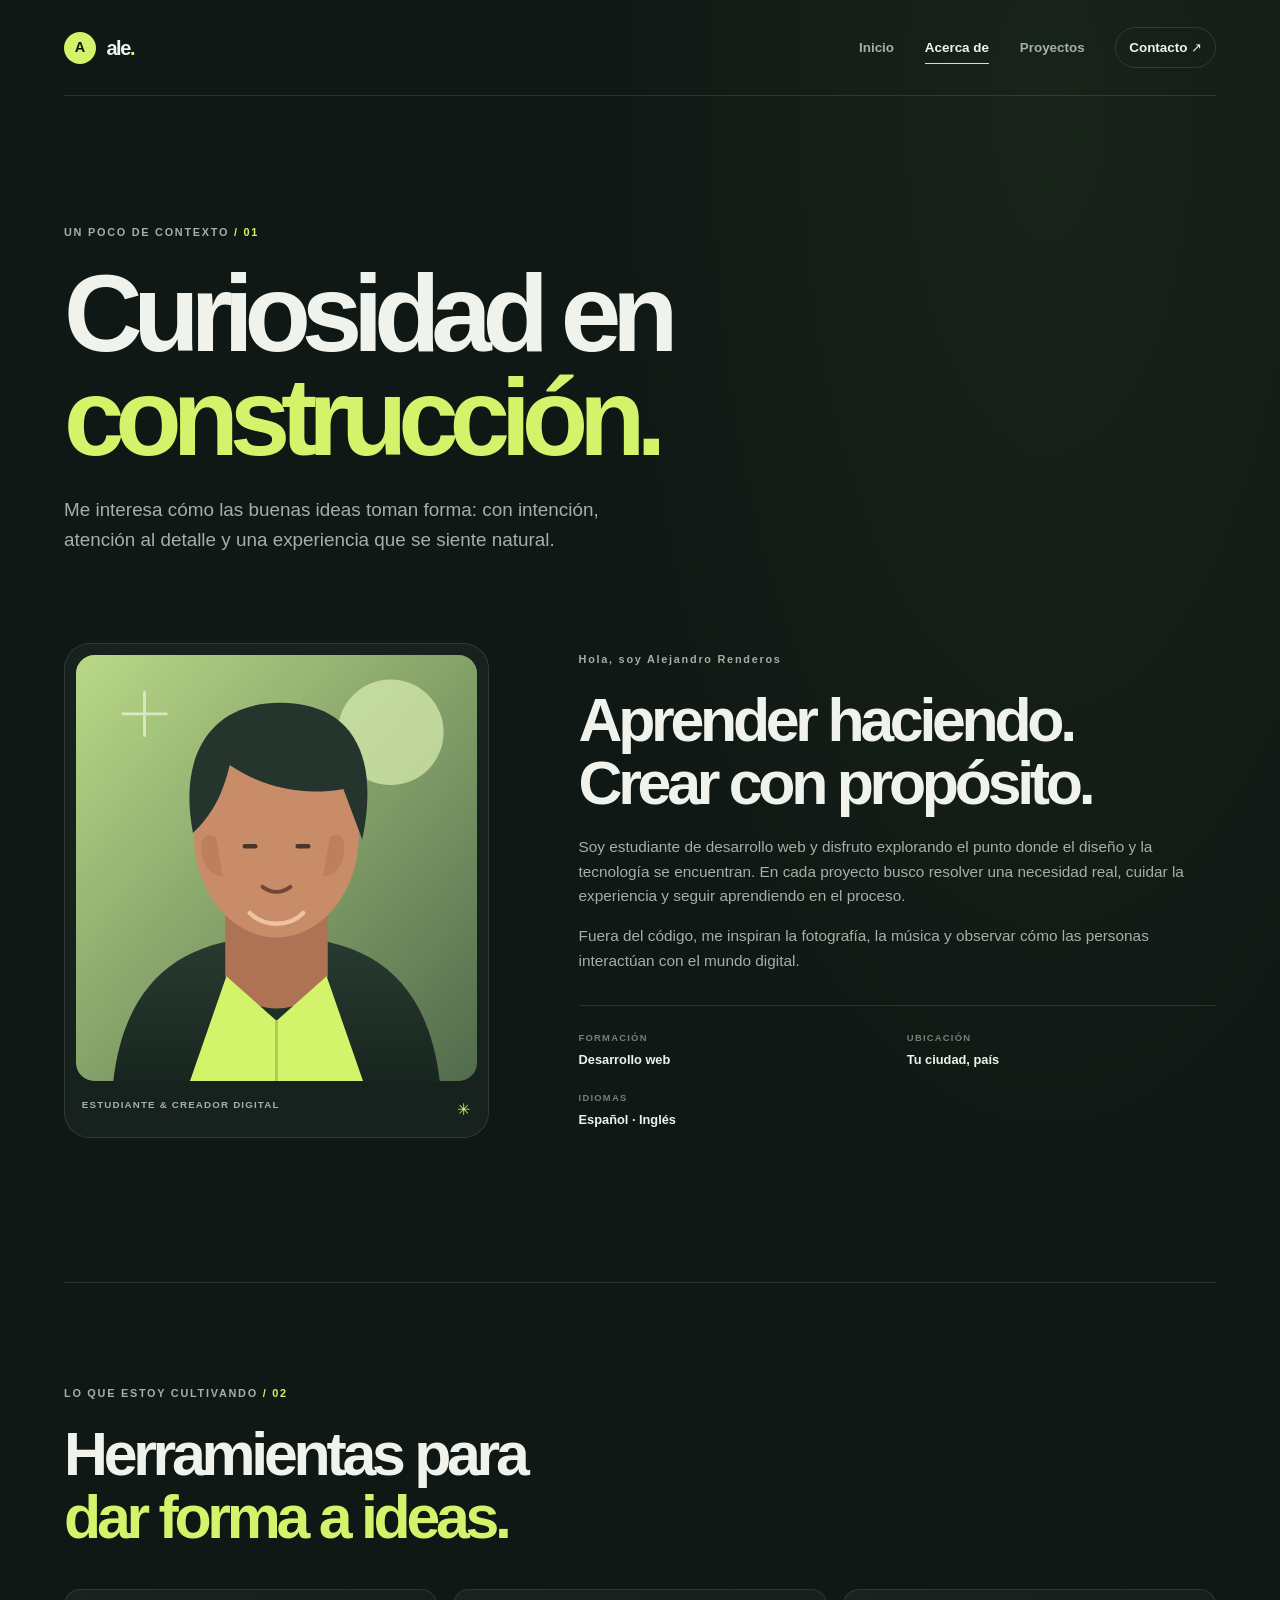
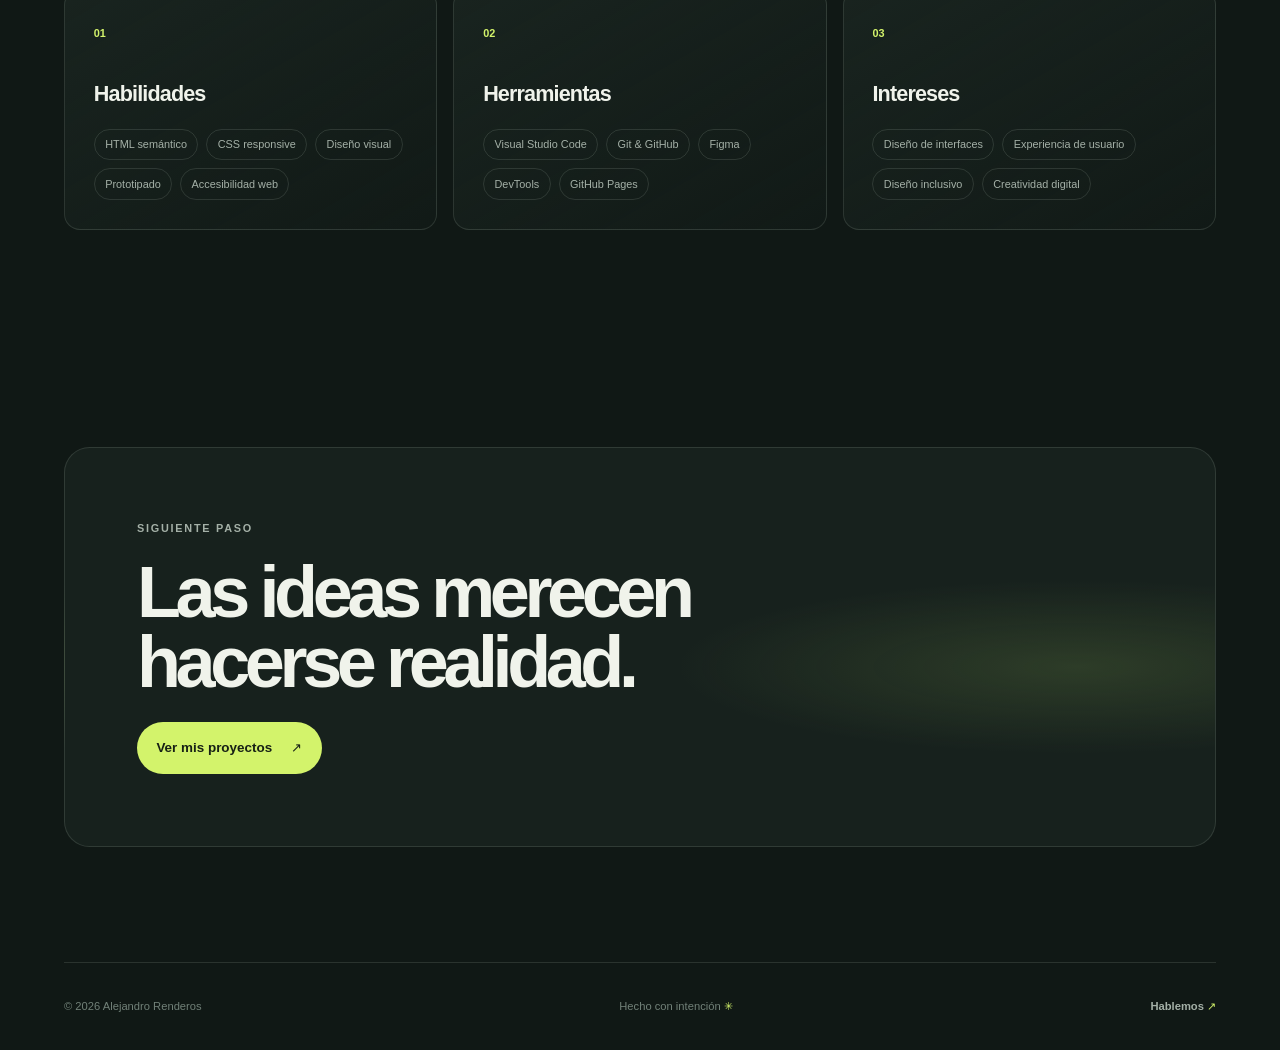
==== acerca.html @ 292ad6fe "Diseño inicial, ya que idea solo colocarlo como plantilla base inicial, se realizaran mas ajustes" ====
<!doctype html>
<html lang="es">
<head>
  <meta charset="utf-8">
  <meta name="viewport" content="width=device-width, initial-scale=1">
  <meta http-equiv="Content-Security-Policy" content="default-src 'self'; img-src 'self' data:; style-src 'self'; object-src 'none'; base-uri 'self'">
  <meta name="description" content="Conoce mi perfil, habilidades, herramientas y áreas de interés.">
  <meta name="theme-color" content="#101815">
  <title>Acerca de | Portafolio</title>
  <link rel="stylesheet" href="style.css">
</head>
<body>
  <a class="skip-link" href="#contenido">Saltar al contenido</a>
  <header class="site-header">
    <a class="brand" href="index.html" aria-label="Portafolio, inicio"><span class="brand__mark" aria-hidden="true">A</span><span class="brand__name">ale<span class="brand__dot">.</span></span></a>
    <nav class="site-nav" aria-label="Navegación principal">
      <a class="site-nav__link" href="index.html">Inicio</a>
      <a class="site-nav__link site-nav__link--active" href="acerca.html" aria-current="page">Acerca de</a>
      <a class="site-nav__link" href="proyectos.html">Proyectos</a>
      <a class="site-nav__link site-nav__link--contact" href="contacto.html">Contacto <span aria-hidden="true">↗</span></a>
    </nav>
  </header>

  <main id="contenido" class="page-shell">
    <section class="page-heading" aria-labelledby="page-title">
      <p class="eyebrow">UN POCO DE CONTEXTO <span class="text-accent">/ 01</span></p>
      <h1 id="page-title">Curiosidad en<br><span class="text-accent">construcción.</span></h1>
      <p class="page-heading__lead">Me interesa cómo las buenas ideas toman forma: con intención, atención al detalle y una experiencia que se siente natural.</p>
    </section>

    <section class="about-layout" aria-label="Perfil y experiencia">
      <div class="portrait-card">
        <img class="portrait-card__image" src="assets/avatar.svg" alt="Ilustración provisional de perfil; reemplázala con tu fotografía">
        <div class="portrait-card__caption"><span>ESTUDIANTE &amp; CREADOR DIGITAL</span><span aria-hidden="true">✳</span></div>
      </div>
      <div class="about-copy">
        <p class="eyebrow">Hola, soy Alejandro Renderos</p>
        <h2>Aprender haciendo.<br>Crear con propósito.</h2>
        <p>Soy estudiante de desarrollo web y disfruto explorando el punto donde el diseño y la tecnología se encuentran. En cada proyecto busco resolver una necesidad real, cuidar la experiencia y seguir aprendiendo en el proceso.</p>
        <p>Fuera del código, me inspiran la fotografía, la música y observar cómo las personas interactúan con el mundo digital.</p>
        <div class="about-copy__facts">
          <div><span class="fact-label">FORMACIÓN</span><strong>Desarrollo web</strong></div>
          <div><span class="fact-label">UBICACIÓN</span><strong>Tu ciudad, país</strong></div>
          <div><span class="fact-label">IDIOMAS</span><strong>Español · Inglés</strong></div>
        </div>
      </div>
    </section>

    <section class="skills-section" aria-label="Habilidades e intereses">
      <div class="section-heading">
        <p class="eyebrow">LO QUE ESTOY CULTIVANDO <span class="text-accent">/ 02</span></p>
        <h2>Herramientas para<br><span class="text-accent">dar forma a ideas.</span></h2>
      </div>
      <div class="skills-grid">
        <article class="skill-card">
          <span class="skill-card__index">01</span>
          <h3>Habilidades</h3>
          <ul class="tag-list">
            <li>HTML semántico</li><li>CSS responsive</li><li>Diseño visual</li><li>Prototipado</li><li>Accesibilidad web</li>
          </ul>
        </article>
        <article class="skill-card">
          <span class="skill-card__index">02</span>
          <h3>Herramientas</h3>
          <ul class="tag-list">
            <li>Visual Studio Code</li><li>Git &amp; GitHub</li><li>Figma</li><li>DevTools</li><li>GitHub Pages</li>
          </ul>
        </article>
        <article class="skill-card">
          <span class="skill-card__index">03</span>
          <h3>Intereses</h3>
          <ul class="tag-list">
            <li>Diseño de interfaces</li><li>Experiencia de usuario</li><li>Diseño inclusivo</li><li>Creatividad digital</li>
          </ul>
        </article>
      </div>
    </section>

    <section class="callout">
      <p class="eyebrow">SIGUIENTE PASO</p>
      <h2>Las ideas merecen<br>hacerse realidad.</h2>
      <a class="button button--primary" href="proyectos.html">Ver mis proyectos <span aria-hidden="true">↗</span></a>
    </section>
  </main>

  <footer class="site-footer page-shell">
    <span>© 2026 Alejandro Renderos</span><span>Hecho con intención <span class="text-accent" aria-hidden="true">✳</span></span><a href="contacto.html">Hablemos <span aria-hidden="true">↗</span></a>
  </footer>
</body>
</html>
---- style.css ----
@charset "UTF-8";

:root {
  color-scheme: dark;
  --color-bg: #101815;
  --color-surface: #17211d;
  --color-surface-raised: #1d2924;
  --color-text: #f0f3eb;
  --color-muted: #a4b0a7;
  --color-faint: #718078;
  --color-accent: #d3f36b;
  --color-accent-dark: #233020;
  --color-line: rgb(230 242 230 / 12%);
  --font-display: "Arial", "Helvetica Neue", sans-serif;
  --font-body: "Segoe UI", "Helvetica Neue", sans-serif;
  --page-gutter: clamp(1.25rem, 5vw, 5rem);
  --page-width: 82rem;
  --radius-sm: 0.5rem;
  --radius-md: 1rem;
  --radius-lg: 1.6rem;
  font-family: var(--font-body);
  font-synthesis: none;
  text-rendering: optimizeLegibility;
  -webkit-font-smoothing: antialiased;
  background: var(--color-bg);
  color: var(--color-text);
}

* { box-sizing: border-box; }

html { min-width: 20rem; scroll-behavior: smooth; }

body {
  min-height: 100vh;
  margin: 0;
  background:
    radial-gradient(ellipse at 82% 4%, rgb(91 123 67 / 11%), transparent 29rem),
    var(--color-bg);
  color: var(--color-text);
  line-height: 1.6;
}

img { display: block; max-width: 100%; }
a { color: inherit; }
button, input, select, textarea { font: inherit; }
button, a, input, select, textarea { -webkit-tap-highlight-color: transparent; }
::selection { color: var(--color-bg); background: var(--color-accent); }

:focus-visible {
  outline: 2px solid var(--color-accent);
  outline-offset: 4px;
}

.skip-link {
  position: fixed;
  z-index: 10;
  top: 0.75rem;
  left: 0.75rem;
  padding: 0.7rem 1rem;
  transform: translateY(-160%);
  border-radius: var(--radius-sm);
  background: var(--color-accent);
  color: var(--color-bg);
  font-weight: 700;
}

.skip-link:focus { transform: translateY(0); }
.page-shell { width: min(100% - var(--page-gutter) * 2, var(--page-width)); margin-inline: auto; }

.site-header {
  position: relative;
  z-index: 2;
  display: flex;
  width: min(100% - var(--page-gutter) * 2, var(--page-width));
  min-height: 5.25rem;
  margin-inline: auto;
  align-items: center;
  justify-content: space-between;
  gap: 1rem;
  border-bottom: 1px solid var(--color-line);
}

.brand { display: inline-flex; align-items: center; gap: 0.65rem; text-decoration: none; }
.brand__mark { display: grid; width: 2rem; aspect-ratio: 1; place-items: center; border-radius: 50%; background: var(--color-accent); color: var(--color-bg); font-size: 0.9rem; font-weight: 800; }
.brand__name { font-family: var(--font-display); font-size: 1.25rem; font-weight: 750; letter-spacing: -0.07em; }
.brand__dot, .text-accent { color: var(--color-accent); }
.site-nav { display: flex; align-items: center; gap: clamp(0.7rem, 2.4vw, 2rem); }
.site-nav__link { position: relative; padding-block: 0.5rem; color: var(--color-muted); font-size: 0.8rem; font-weight: 600; text-decoration: none; transition: color 180ms ease; }
.site-nav__link::after { position: absolute; right: 0; bottom: 0.15rem; left: 0; height: 1px; transform: scaleX(0); transform-origin: left; background: var(--color-accent); content: ""; transition: transform 180ms ease; }
.site-nav__link:hover, .site-nav__link--active { color: var(--color-text); }
.site-nav__link:hover::after, .site-nav__link--active::after { transform: scaleX(1); }
.site-nav__link--contact { padding: 0.55rem 0.8rem; border: 1px solid var(--color-line); border-radius: 99px; color: var(--color-text); }
.site-nav__link--contact::after { display: none; }
.site-nav__link--contact:hover { border-color: var(--color-accent); color: var(--color-accent); }

.hero { display: grid; min-height: min(45rem, calc(100svh - 5.25rem)); padding-block: clamp(4rem, 9vw, 8rem); align-items: center; gap: 3rem; }
.hero__copy { max-width: 42rem; }
.eyebrow { margin: 0 0 1.35rem; color: var(--color-muted); font-size: 0.68rem; font-weight: 750; letter-spacing: 0.16em; line-height: 1.5; }
.status-dot { display: inline-block; width: 0.48rem; aspect-ratio: 1; margin-right: 0.45rem; border-radius: 50%; background: var(--color-accent); box-shadow: 0 0 0 0.25rem rgb(211 243 107 / 11%); vertical-align: 0.04rem; }
h1, h2, h3, p { margin-top: 0; }
.hero h1, .page-heading h1 { margin-bottom: 1.5rem; font-family: var(--font-display); font-size: clamp(3.2rem, 10vw, 7rem); font-weight: 650; letter-spacing: -0.085em; line-height: 0.96; }
.hero__intro { max-width: 34rem; margin-bottom: 2rem; color: var(--color-muted); font-size: clamp(1rem, 1.6vw, 1.2rem); }
.hero__intro strong { color: var(--color-text); }
.hero__actions { display: flex; flex-wrap: wrap; align-items: center; gap: 1.4rem; }
.button { display: inline-flex; min-height: 3.25rem; padding: 0.8rem 1.15rem; align-items: center; justify-content: center; gap: 1.2rem; border: 1px solid transparent; border-radius: 99px; cursor: pointer; font-size: 0.84rem; font-weight: 750; text-decoration: none; transition: transform 180ms ease, background 180ms ease, border-color 180ms ease; }
.button:hover { transform: translateY(-2px); }
.button--primary { background: var(--color-accent); color: #172015; }
.button--primary:hover { background: #e2fb91; }
.text-link { color: var(--color-muted); font-size: 0.86rem; font-weight: 650; text-decoration: none; }
.text-link span, .site-footer a span, .contact-email span { color: var(--color-accent); }
.text-link:hover { color: var(--color-accent); }
.hero__meta { display: flex; margin-top: 3rem; align-items: center; gap: 0.85rem; color: var(--color-faint); font-size: 0.72rem; }
.hero__meta strong { color: var(--color-muted); font-weight: 600; }
.hero__meta-divider { width: 2rem; height: 1px; background: var(--color-faint); }

.hero-card { position: relative; min-height: 23rem; overflow: hidden; padding: 1.2rem; border: 1px solid var(--color-line); border-radius: var(--radius-lg); background: linear-gradient(145deg, #25322a, #17201c 65%); box-shadow: 0 2rem 5rem rgb(0 0 0 / 22%); }
.hero-card__top, .hero-card__bottom { position: relative; z-index: 1; display: flex; justify-content: space-between; color: var(--color-muted); font-size: 0.59rem; font-weight: 700; letter-spacing: 0.12em; }
.hero-card__top span:last-child { color: var(--color-accent); font-size: 1.2rem; }
.hero-card__art { position: absolute; inset: 3rem 0 2.5rem; display: grid; overflow: hidden; place-items: center; }
.hero-card__orb { position: absolute; display: block; width: min(58vw, 17rem); aspect-ratio: 1; border-radius: 50%; }
.hero-card__orb--one { transform: translate(-13%, 7%); background: linear-gradient(145deg, #d3f36b, #71915b 60%, #435f49); box-shadow: inset -1rem -1.5rem 2rem rgb(16 24 21 / 24%); }
.hero-card__orb--two { width: min(37vw, 11rem); transform: translate(57%, -58%); border: 1px solid rgb(211 243 107 / 52%); }
.hero-card__monogram { position: relative; z-index: 1; transform: translate(-1.3rem, 0.2rem); color: #18251b; font-family: var(--font-display); font-size: clamp(8rem, 24vw, 15rem); font-weight: 750; letter-spacing: -0.12em; line-height: 0.8; }
.hero-card__caption { position: absolute; right: 1.3rem; bottom: 1.2rem; color: var(--color-text); font-size: 0.8rem; font-weight: 650; }
.hero-card__bottom { position: absolute; right: 1.2rem; bottom: 1.15rem; left: 1.2rem; }

.intro-strip { display: grid; padding-block: 2.2rem; align-items: center; gap: 1rem; border-top: 1px solid var(--color-line); border-bottom: 1px solid var(--color-line); }
.intro-strip__label { margin: 0; color: var(--color-faint); font-size: 0.62rem; font-weight: 750; letter-spacing: 0.16em; }
.intro-strip__text { max-width: 42rem; margin: 0; font-family: var(--font-display); font-size: clamp(1.2rem, 2.7vw, 2rem); letter-spacing: -0.045em; line-height: 1.25; }
.round-link { display: grid; width: 2.7rem; aspect-ratio: 1; place-items: center; justify-self: start; border: 1px solid var(--color-line); border-radius: 50%; color: var(--color-accent); text-decoration: none; transition: background 180ms ease, transform 180ms ease; }
.round-link:hover { transform: rotate(45deg); background: var(--color-surface-raised); }
.home-bottom { display: grid; padding-block: 3rem 5rem; gap: 2rem; }
.home-bottom__item { display: grid; grid-template-columns: 2.3rem 1fr; gap: 0.75rem; }
.home-bottom__number, .skill-card__index { color: var(--color-accent); font-size: 0.68rem; font-weight: 700; }
.home-bottom h2 { margin-bottom: 0.35rem; font-size: 0.9rem; }
.home-bottom p { margin: 0; color: var(--color-muted); font-size: 0.82rem; }

.site-footer { display: flex; min-height: 5.5rem; flex-wrap: wrap; align-items: center; justify-content: space-between; gap: 0.8rem; border-top: 1px solid var(--color-line); color: var(--color-faint); font-size: 0.7rem; }
.site-footer a { color: var(--color-muted); font-weight: 650; text-decoration: none; }
.site-footer a:hover { color: var(--color-accent); }

.page-heading { max-width: 57rem; padding-block: clamp(4rem, 10vw, 8rem) clamp(3rem, 7vw, 5.5rem); }
.page-heading h1 { font-size: clamp(3.3rem, 9vw, 6.8rem); }
.page-heading__lead { max-width: 38rem; margin: 0; color: var(--color-muted); font-size: clamp(1rem, 1.7vw, 1.18rem); }
.about-layout { display: grid; padding-bottom: clamp(5rem, 10vw, 9rem); align-items: center; gap: clamp(2.5rem, 7vw, 7rem); }
.portrait-card { position: relative; padding: 0.7rem; border: 1px solid var(--color-line); border-radius: var(--radius-lg); background: var(--color-surface); }
.portrait-card__image { width: 100%; aspect-ratio: 0.94; object-fit: cover; border-radius: calc(var(--radius-lg) - 0.45rem); background: #26362a; }
.portrait-card__caption { display: flex; padding: 0.95rem 0.35rem 0.2rem; justify-content: space-between; color: var(--color-muted); font-size: 0.61rem; font-weight: 750; letter-spacing: 0.12em; }
.portrait-card__caption span:last-child { color: var(--color-accent); font-size: 1rem; }
.about-copy h2, .section-heading h2, .contact-aside h2 { margin-bottom: 1.25rem; font-family: var(--font-display); font-size: clamp(2rem, 5vw, 3.8rem); font-weight: 620; letter-spacing: -0.07em; line-height: 1.04; }
.about-copy > p:not(.eyebrow) { color: var(--color-muted); font-size: 0.96rem; }
.about-copy__facts { display: grid; margin-top: 2rem; padding-top: 1.5rem; grid-template-columns: 1fr 1fr; gap: 1.2rem; border-top: 1px solid var(--color-line); }
.about-copy__facts div, .contact-aside__detail { display: grid; gap: 0.3rem; }
.fact-label { color: var(--color-faint); font-size: 0.59rem; font-weight: 750; letter-spacing: 0.13em; }
.about-copy__facts strong, .contact-aside__detail strong { color: var(--color-text); font-size: 0.8rem; font-weight: 600; }
.skills-section { padding-block: clamp(4rem, 8vw, 7rem); border-top: 1px solid var(--color-line); }
.section-heading { margin-bottom: 2.5rem; }
.skills-grid { display: grid; gap: 0.8rem; }
.skill-card { min-height: 15rem; padding: 1.5rem; border: 1px solid var(--color-line); border-radius: var(--radius-md); background: linear-gradient(150deg, rgb(29 41 36 / 70%), rgb(23 33 29 / 25%)); }
.skill-card h3 { margin: 2rem 0 1.1rem; font-family: var(--font-display); font-size: 1.35rem; letter-spacing: -0.04em; }
.tag-list, .project-tags { display: flex; margin: 0; padding: 0; flex-wrap: wrap; gap: 0.5rem; list-style: none; }
.tag-list li, .project-tags li { padding: 0.38rem 0.65rem; border: 1px solid var(--color-line); border-radius: 99px; color: var(--color-muted); font-size: 0.68rem; }
.callout { position: relative; display: grid; margin-block: clamp(4rem, 9vw, 8rem); padding: clamp(2rem, 6vw, 4.5rem); gap: 0.5rem; overflow: hidden; border: 1px solid var(--color-line); border-radius: var(--radius-lg); background: radial-gradient(ellipse at 88% 55%, rgb(124 157 78 / 22%), transparent 25rem), var(--color-surface); }
.callout .eyebrow { margin-bottom: 0.75rem; }
.callout h2 { margin: 0 0 1rem; font-family: var(--font-display); font-size: clamp(2.2rem, 6vw, 4.5rem); letter-spacing: -0.075em; line-height: 0.98; }
.callout .button { justify-self: start; }

.project-feature { display: grid; overflow: hidden; border: 1px solid var(--color-line); border-radius: var(--radius-lg); background: var(--color-surface); }
.project-feature__visual { position: relative; display: grid; min-height: 19rem; overflow: hidden; place-items: center; background: linear-gradient(135deg, #c2dc89, #708859 60%, #445b43); }
.project-feature__label { position: absolute; z-index: 1; top: 1.2rem; left: 1.2rem; color: #1e2c1f; font-size: 0.61rem; font-weight: 800; letter-spacing: 0.14em; }
.project-feature__shape { position: absolute; display: block; width: 14rem; aspect-ratio: 1; border-radius: 50% 50% 45% 55%; }
.project-feature__shape--one { transform: translate(-37%, 8%) rotate(-24deg); background: #e2efc8; }
.project-feature__shape--two { width: 12rem; transform: translate(42%, -8%) rotate(28deg); background: #345941; }
.project-feature__word { position: relative; z-index: 1; color: #1b291d; font-family: var(--font-display); font-size: clamp(4rem, 14vw, 8rem); font-weight: 750; letter-spacing: -0.1em; line-height: 0.75; }
.project-feature__word span { color: #eff5dd; }
.project-feature__copy { padding: clamp(1.5rem, 5vw, 3rem); }
.project-feature__copy h2 { margin-bottom: 1rem; font-family: var(--font-display); font-size: clamp(2rem, 4vw, 3.4rem); letter-spacing: -0.07em; line-height: 1; }
.project-feature__copy > p:not(.eyebrow) { max-width: 32rem; margin-bottom: 1.5rem; color: var(--color-muted); font-size: 0.9rem; }
.projects-table-section { padding-top: clamp(5rem, 10vw, 8rem); }
.section-heading--row { display: flex; align-items: end; justify-content: space-between; gap: 1rem; }
.section-heading--row h2 { margin-bottom: 0; }
.table-count { padding-bottom: 0.5rem; color: var(--color-faint); font-size: 0.63rem; font-weight: 750; letter-spacing: 0.13em; }
.table-scroll { overflow-x: auto; border: 1px solid var(--color-line); border-radius: var(--radius-md); scrollbar-color: var(--color-faint) var(--color-surface); }
.projects-table { width: 100%; min-width: 38rem; border-collapse: collapse; text-align: left; }
.projects-table th, .projects-table td { padding: 1rem 1.2rem; border-bottom: 1px solid var(--color-line); font-size: 0.78rem; }
.projects-table thead th { color: var(--color-faint); font-size: 0.62rem; font-weight: 750; letter-spacing: 0.12em; text-transform: uppercase; }
.projects-table tbody th { color: var(--color-text); font-weight: 650; }
.projects-table td { color: var(--color-muted); }
.projects-table tbody tr:last-child th, .projects-table tbody tr:last-child td { border-bottom: 0; }
.projects-table tbody tr { transition: background 160ms ease; }
.projects-table tbody tr:hover { background: rgb(255 255 255 / 3%); }
.project-status { display: inline-flex; align-items: center; gap: 0.4rem; white-space: nowrap; }
.project-status::before { width: 0.42rem; aspect-ratio: 1; border-radius: 50%; background: var(--color-accent); content: ""; }
.project-status--progress::before { background: #efbf71; }
.table-note { margin: 0.8rem 0 0; color: var(--color-faint); font-size: 0.72rem; }

.contact-layout { display: grid; padding-bottom: clamp(5rem, 10vw, 9rem); align-items: start; gap: 3rem; }
.contact-aside { padding: 1.5rem; border: 1px solid var(--color-line); border-radius: var(--radius-md); background: radial-gradient(ellipse at 95% 0%, rgb(128 157 80 / 14%), transparent 18rem), var(--color-surface); }
.contact-aside h2 { font-size: clamp(2rem, 4vw, 3rem); }
.contact-aside > p:not(.eyebrow) { color: var(--color-muted); font-size: 0.88rem; }
.contact-email { display: inline-block; margin-block: 0.5rem 2rem; color: var(--color-text); font-size: 0.9rem; font-weight: 650; text-decoration-color: var(--color-accent); text-underline-offset: 0.3rem; }
.contact-aside__detail { padding-block: 1rem; border-top: 1px solid var(--color-line); }
.contact-form { padding: clamp(1.2rem, 4vw, 2.5rem); border: 1px solid var(--color-line); border-radius: var(--radius-md); background: rgb(23 33 29 / 68%); }
.form-heading { display: flex; flex-wrap: wrap; align-items: baseline; justify-content: space-between; gap: 0.5rem; }
.form-required, .field-hint { color: var(--color-faint); font-size: 0.68rem; }
.form-grid { display: grid; gap: 1.25rem; }
.form-field { display: grid; align-content: start; gap: 0.55rem; }
.form-field > label, .choice-group legend { color: var(--color-text); font-size: 0.78rem; font-weight: 650; }
.form-field > label > span, .choice--terms span span { color: var(--color-accent); }
.form-field input:not([type="radio"]):not([type="checkbox"]), .form-field select, .form-field textarea { width: 100%; min-height: 3.1rem; padding: 0.8rem 0.9rem; border: 1px solid var(--color-line); border-radius: var(--radius-sm); outline: none; background: #111a16; color: var(--color-text); font-size: 0.82rem; transition: border-color 160ms ease, box-shadow 160ms ease; }
.form-field textarea { min-height: 8rem; resize: vertical; }
.form-field input::placeholder, .form-field textarea::placeholder { color: #6f7d73; }
.form-field input:focus, .form-field select:focus, .form-field textarea:focus { border-color: var(--color-accent); box-shadow: 0 0 0 3px rgb(211 243 107 / 10%); }
.form-field input:invalid:not(:placeholder-shown) { border-color: #db8a7f; }
.form-field select:required:invalid { color: #6f7d73; }
.choice-group { min-width: 0; margin: 0; padding: 0; border: 0; }
.choice-group legend { margin-bottom: 0.65rem; padding: 0; }
.choice-options { display: flex; flex-wrap: wrap; gap: 0.7rem; }
.choice { display: inline-flex; min-height: 2.8rem; padding: 0.55rem 0.75rem; align-items: center; gap: 0.55rem; border: 1px solid var(--color-line); border-radius: var(--radius-sm); color: var(--color-muted); cursor: pointer; font-size: 0.76rem; }
.choice:has(input:checked) { border-color: rgb(211 243 107 / 55%); background: rgb(211 243 107 / 7%); color: var(--color-text); }
.choice input { width: 1rem; height: 1rem; margin: 0; accent-color: var(--color-accent); }
.choice--terms { align-items: flex-start; line-height: 1.55; }
.choice--terms input { flex: 0 0 auto; margin-top: 0.13rem; }
.file-input { padding: 0.65rem !important; color: var(--color-muted) !important; }
.file-input::file-selector-button { margin-right: 0.8rem; padding: 0.4rem 0.65rem; border: 0; border-radius: 0.35rem; background: var(--color-surface-raised); color: var(--color-text); cursor: pointer; font: inherit; }
.password-demo { padding: 1rem; border: 1px dashed rgb(211 243 107 / 35%); border-radius: var(--radius-sm); background: rgb(211 243 107 / 3%); }
.form-submit { margin-top: 1.5rem; }
.form-disclaimer { margin: 1rem 0 0; color: var(--color-faint); font-size: 0.69rem; }

@media (min-width: 48rem) {
  .hero { grid-template-columns: minmax(0, 1.12fr) minmax(19rem, 0.88fr); gap: clamp(2rem, 6vw, 6rem); }
  .hero-card { min-height: 29rem; }
  .intro-strip { grid-template-columns: 10rem minmax(0, 1fr) 3rem; gap: 2rem; }
  .round-link { justify-self: end; }
  .home-bottom { grid-template-columns: repeat(3, 1fr); gap: 1.5rem; }
  .about-layout { grid-template-columns: minmax(17rem, 0.8fr) minmax(0, 1.2fr); }
  .skills-grid { grid-template-columns: repeat(3, 1fr); }
  .project-feature { grid-template-columns: 1.05fr 0.95fr; }
  .project-feature__visual { min-height: 27rem; }
  .project-feature__copy { display: flex; padding: clamp(2rem, 5vw, 4rem); flex-direction: column; justify-content: center; }
  .contact-layout { grid-template-columns: minmax(15rem, 0.72fr) minmax(0, 1.28fr); gap: clamp(2rem, 5vw, 5rem); }
  .contact-aside { position: sticky; top: 2rem; padding: 2rem; }
  .form-grid { grid-template-columns: repeat(2, minmax(0, 1fr)); }
  .form-field--full { grid-column: 1 / -1; }
}

@media (min-width: 72rem) {
  .site-header { min-height: 6rem; }
  .site-nav__link { font-size: 0.84rem; }
  .hero { min-height: min(49rem, calc(100svh - 6rem)); }
  .hero-card { min-height: 32rem; }
  .home-bottom { padding-block: 4rem 6rem; }
  .about-layout { padding-bottom: 9rem; }
  .portrait-card { max-width: 32rem; }
  .skills-grid { gap: 1rem; }
  .skill-card { padding: 1.8rem; }
}

@media (max-width: 26rem) {
  .site-header { min-height: 4.6rem; align-items: flex-start; padding-block: 0.7rem; }
  .brand { margin-top: 0.3rem; }
  .brand__name { display: none; }
  .site-nav { max-width: 16rem; flex-wrap: wrap; justify-content: flex-end; gap: 0.1rem 0.65rem; }
  .site-nav__link { padding-block: 0.32rem; font-size: 0.68rem; }
  .site-nav__link--contact { padding-inline: 0.55rem; }
  .hero__meta { flex-wrap: wrap; }
  .site-footer { padding-block: 1.2rem; }
}

@media (prefers-reduced-motion: reduce) {
  *, *::before, *::after { scroll-behavior: auto !important; transition-duration: 0.01ms !important; animation-duration: 0.01ms !important; animation-iteration-count: 1 !important; }
}
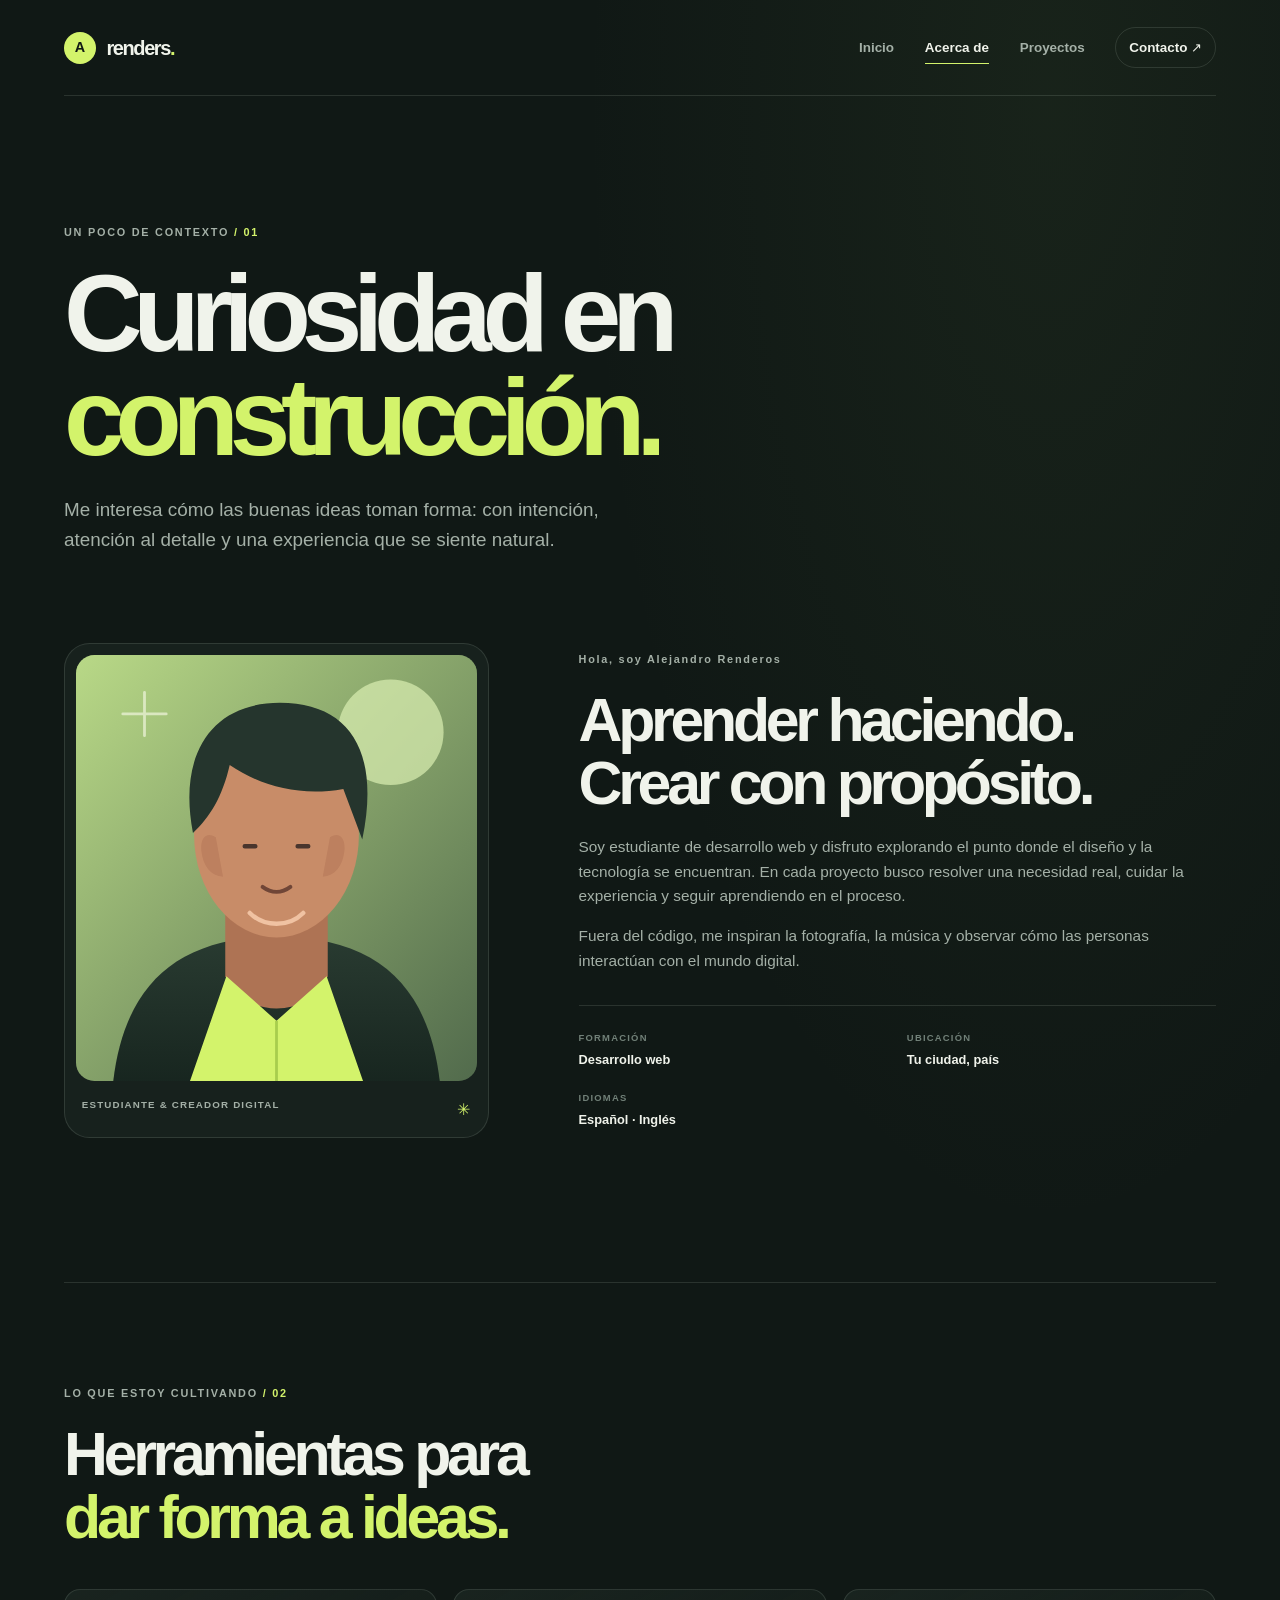
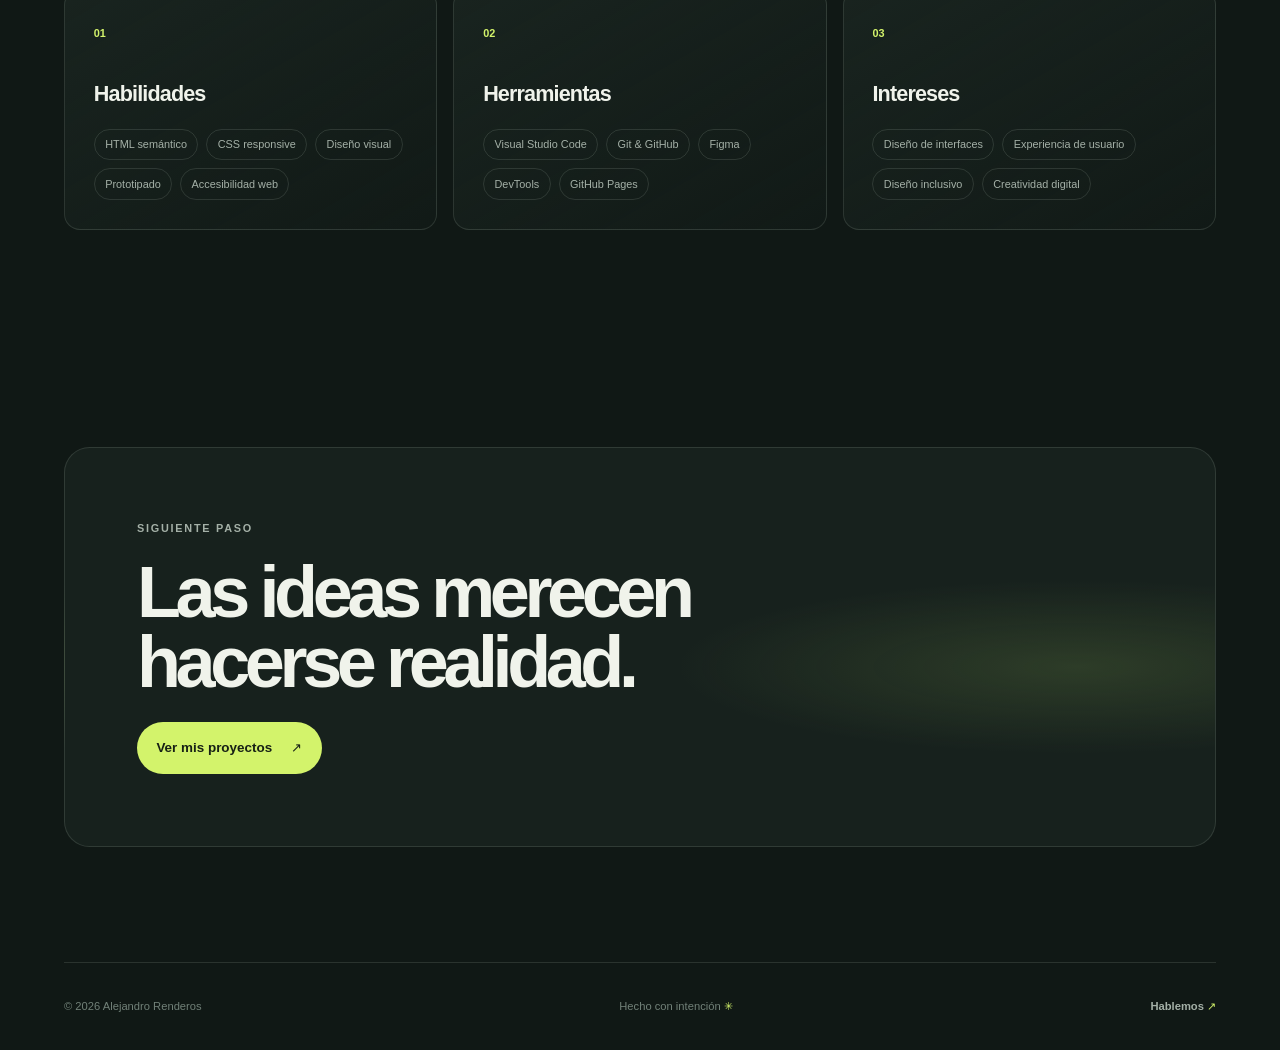
==== commit ee83846f: "commit final, ya ajustado con los diseños y logica que le queria implementar" ====
--- a/acerca.html
+++ b/acerca.html
@@ -12,7 +12,7 @@
 <body>
   <a class="skip-link" href="#contenido">Saltar al contenido</a>
   <header class="site-header">
-    <a class="brand" href="index.html" aria-label="Portafolio, inicio"><span class="brand__mark" aria-hidden="true">A</span><span class="brand__name">ale<span class="brand__dot">.</span></span></a>
+    <a class="brand" href="index.html" aria-label="Portafolio, inicio"><span class="brand__mark" aria-hidden="true">A</span><span class="brand__name">renders<span class="brand__dot">.</span></span></a>
     <nav class="site-nav" aria-label="Navegación principal">
       <a class="site-nav__link" href="index.html">Inicio</a>
       <a class="site-nav__link site-nav__link--active" href="acerca.html" aria-current="page">Acerca de</a>
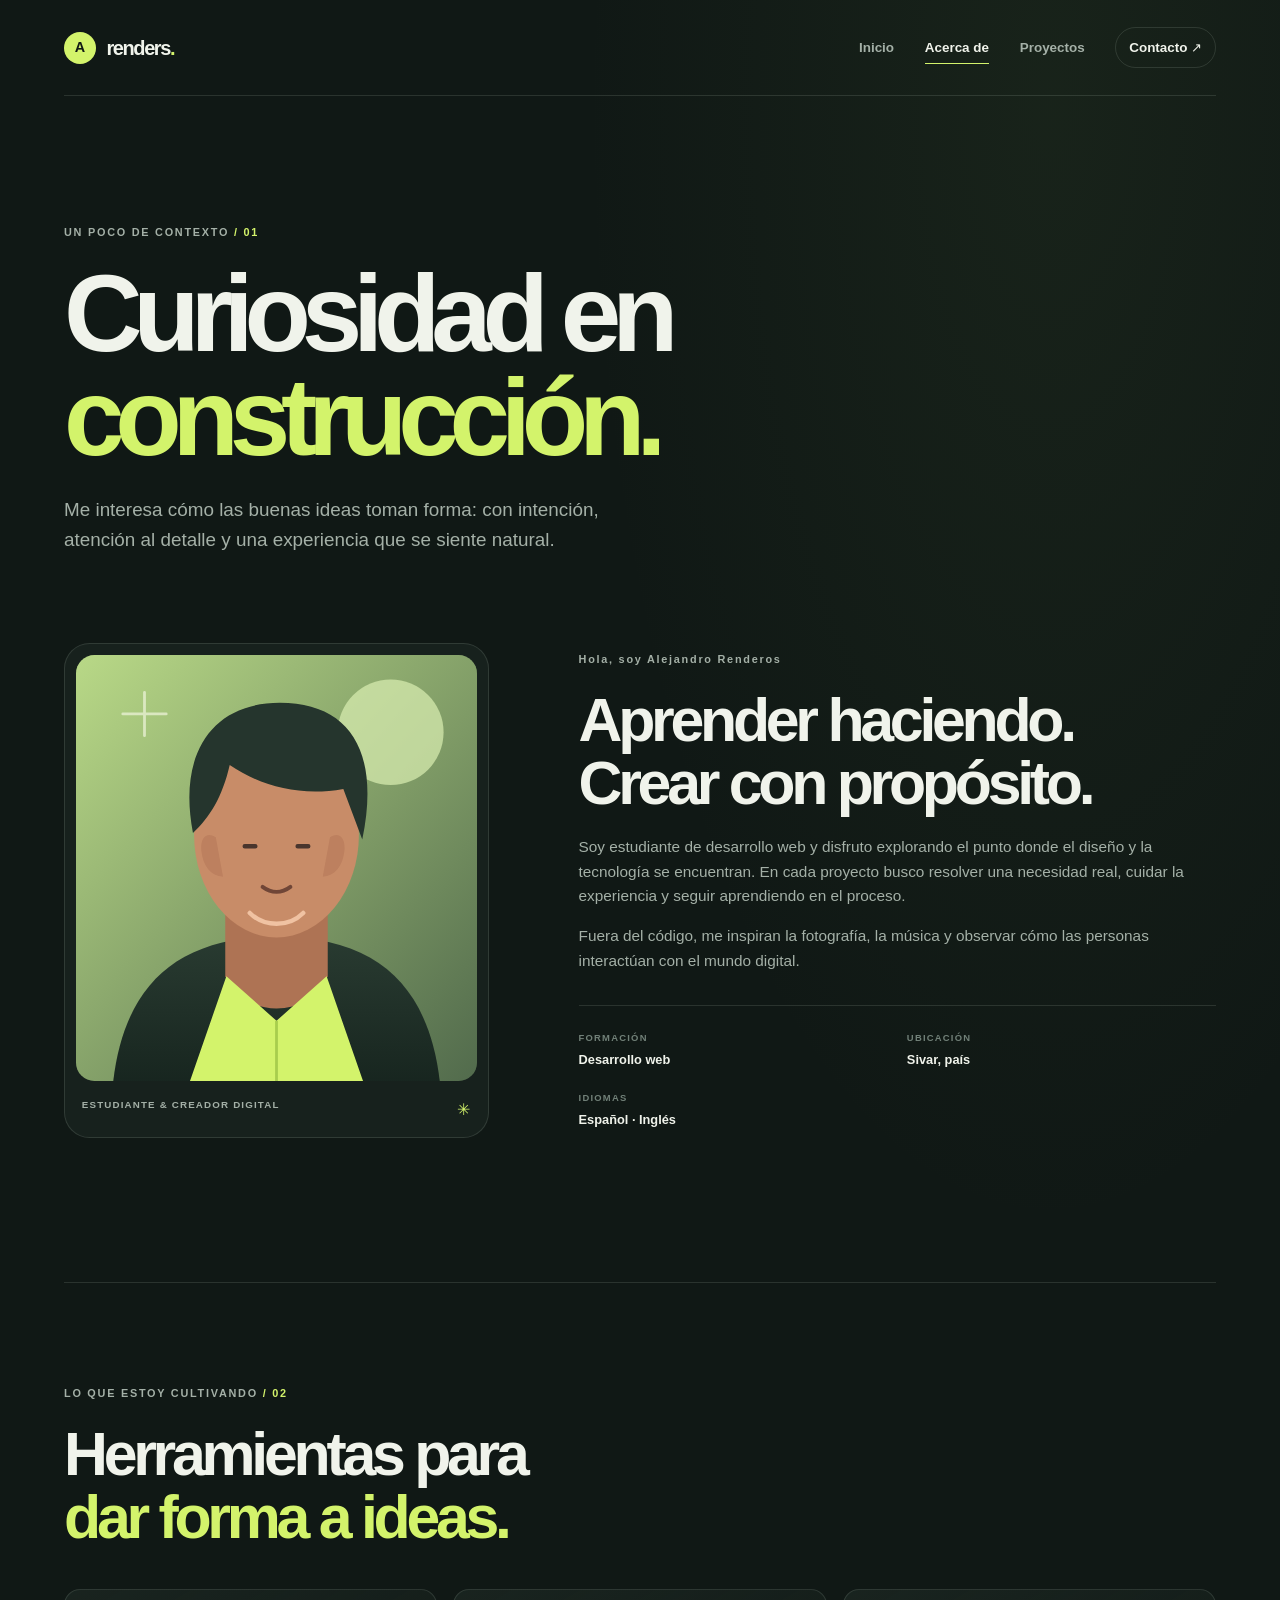
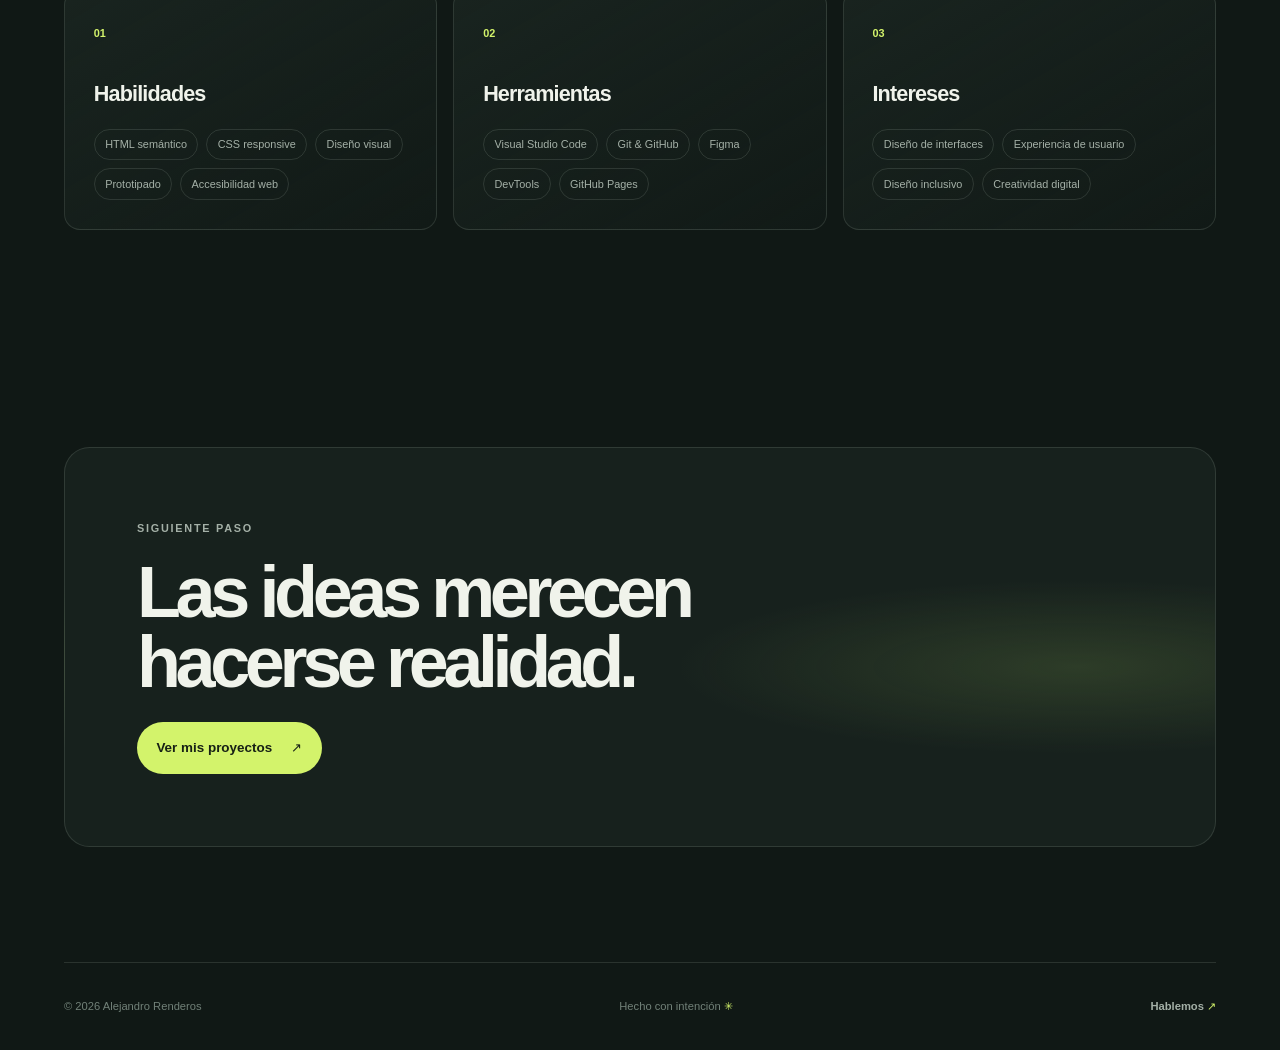
==== commit 1fdfdf6a: "ajustes necesarios" ====
--- a/acerca.html
+++ b/acerca.html
@@ -40,7 +40,7 @@
         <p>Fuera del código, me inspiran la fotografía, la música y observar cómo las personas interactúan con el mundo digital.</p>
         <div class="about-copy__facts">
           <div><span class="fact-label">FORMACIÓN</span><strong>Desarrollo web</strong></div>
-          <div><span class="fact-label">UBICACIÓN</span><strong>Tu ciudad, país</strong></div>
+          <div><span class="fact-label">UBICACIÓN</span><strong>Sivar, país</strong></div>
           <div><span class="fact-label">IDIOMAS</span><strong>Español · Inglés</strong></div>
         </div>
       </div>
